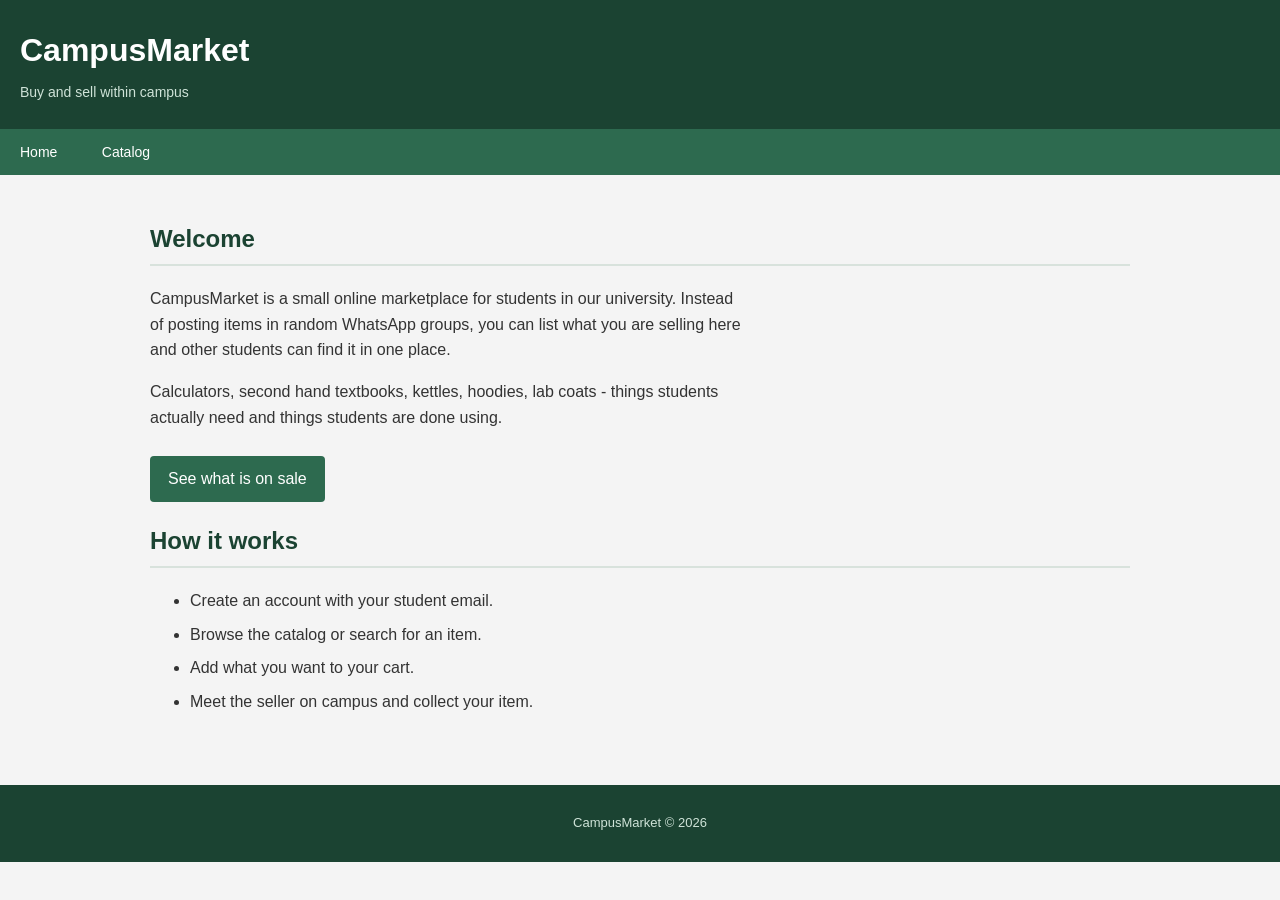
==== index.html @ 00513116 "Part 1: static catalog pages" ====
<!DOCTYPE html>
<html lang="en">
<head>
  <meta charset="UTF-8">
  <meta name="viewport" content="width=device-width, initial-scale=1.0">
  <title>CampusMarket - Home</title>
  <link rel="stylesheet" href="styles.css">
</head>
<body>

  <header>
    <h1>CampusMarket</h1>
    <p class="tagline">Buy and sell within campus</p>
  </header>

  <nav>
    <ul>
      <li><a href="index.html">Home</a></li>
      <li><a href="catalog.html">Catalog</a></li>
    </ul>
  </nav>

  <main>

    <section class="intro">
      <h2>Welcome</h2>
      <p>
        CampusMarket is a small online marketplace for students in our university.
        Instead of posting items in random WhatsApp groups, you can list what you
        are selling here and other students can find it in one place.
      </p>
      <p>
        Calculators, second hand textbooks, kettles, hoodies, lab coats - things
        students actually need and things students are done using.
      </p>
      <a class="button" href="catalog.html">See what is on sale</a>
    </section>

    <section class="how">
      <h2>How it works</h2>
      <ul class="steps">
        <li>Create an account with your student email.</li>
        <li>Browse the catalog or search for an item.</li>
        <li>Add what you want to your cart.</li>
        <li>Meet the seller on campus and collect your item.</li>
      </ul>
    </section>

    

  </main>

  <footer>
    <p>CampusMarket &copy; 2026 </p>
  </footer>

</body>
</html>
---- styles.css ----
/* CampusMarket - shared styles for index.html and catalog.html */

body {
  font-family: Verdana, Geneva, sans-serif;
  background-color: #f4f4f4;
  color: #333333;
  margin: 0;
  line-height: 1.6;
}

/* header */

header {
  background-color: #1b4332;
  color: #ffffff;
  padding: 25px 20px;
}

header h1 {
  margin: 0;
  font-size: 32px;
}

.tagline {
  margin: 5px 0 0 0;
  font-size: 14px;
  color: #cfe3d8;
}

/* navigation */

nav {
  background-color: #2d6a4f;
}

nav ul {
  list-style: none;
  margin: 0;
  padding: 0;
}

nav li {
  display: inline-block;
}

nav a {
  display: block;
  color: #ffffff;
  text-decoration: none;
  padding: 12px 20px;
  font-size: 14px;
}

nav a:hover {
  background-color: #40916c;
}

/* main content */

main {
  max-width: 980px;
  margin: 0 auto;
  padding: 25px 20px;
}

h2 {
  color: #1b4332;
  border-bottom: 2px solid #d8e2dc;
  padding-bottom: 6px;
}

.intro p,
.note p {
  max-width: 600px;
}

.button {
  display: inline-block;
  background-color: #2d6a4f;
  color: #ffffff;
  text-decoration: none;
  padding: 10px 18px;
  margin-top: 10px;
  border-radius: 4px;
}

.button:hover {
  background-color: #40916c;
}

.steps li {
  margin-bottom: 8px;
}

/* catalog */

.count {
  font-size: 13px;
  color: #777777;
  margin-top: 0;
}

.products {
  display: flex;
  flex-wrap: wrap;
  gap: 18px;
}

.product {
  background-color: #ffffff;
  border: 1px solid #dddddd;
  border-radius: 8px;
  padding: 12px;
  width: 215px;
  position: relative;
}

/* the discount badge sits on top of the picture */
.discount {
  position: absolute;
  top: 10px;
  left: 10px;
  background-color: #bc4b26;
  color: #ffffff;
  font-size: 12px;
  font-weight: bold;
  padding: 3px 8px;
  border-radius: 4px;
}

.product img {
  width: 100%;
  height: 170px;
  object-fit: contain;
  background-color: #f7f7f7;
  border-radius: 6px;
  display: block;
}

.product h3 {
  margin: 12px 0 2px 0;
  font-size: 15px;
  color: #1b4332;
}

.category {
  margin: 0;
  font-size: 12px;
  color: #888888;
}

.description {
  font-size: 13px;
  color: #555555;
  margin: 6px 0 12px 0;
}

/* price on the left, add button on the right */
.price-row {
  display: flex;
  align-items: center;
  justify-content: space-between;
}

.prices {
  margin: 0;
}

.old-price {
  display: block;
  font-size: 12px;
  color: #999999;
  text-decoration: line-through;
}

.price {
  font-size: 16px;
  font-weight: bold;
  color: #1b4332;
  border: 1px solid #1b4332;
  border-radius: 4px;
  padding: 2px 8px;
  display: inline-block;
}

.add {
  background-color: #ffffff;
  color: #2d6a4f;
  border: 1px solid #2d6a4f;
  border-radius: 50%;
  width: 32px;
  height: 32px;
  font-size: 18px;
  cursor: pointer;
}

.add:hover {
  background-color: #2d6a4f;
  color: #ffffff;
}

/* footer */

footer {
  background-color: #1b4332;
  color: #cfe3d8;
  text-align: center;
  padding: 15px;
  font-size: 13px;
  margin-top: 30px;
}

/* smaller screens */

@media (max-width: 600px) {
  .product {
    width: 100%;
  }
}
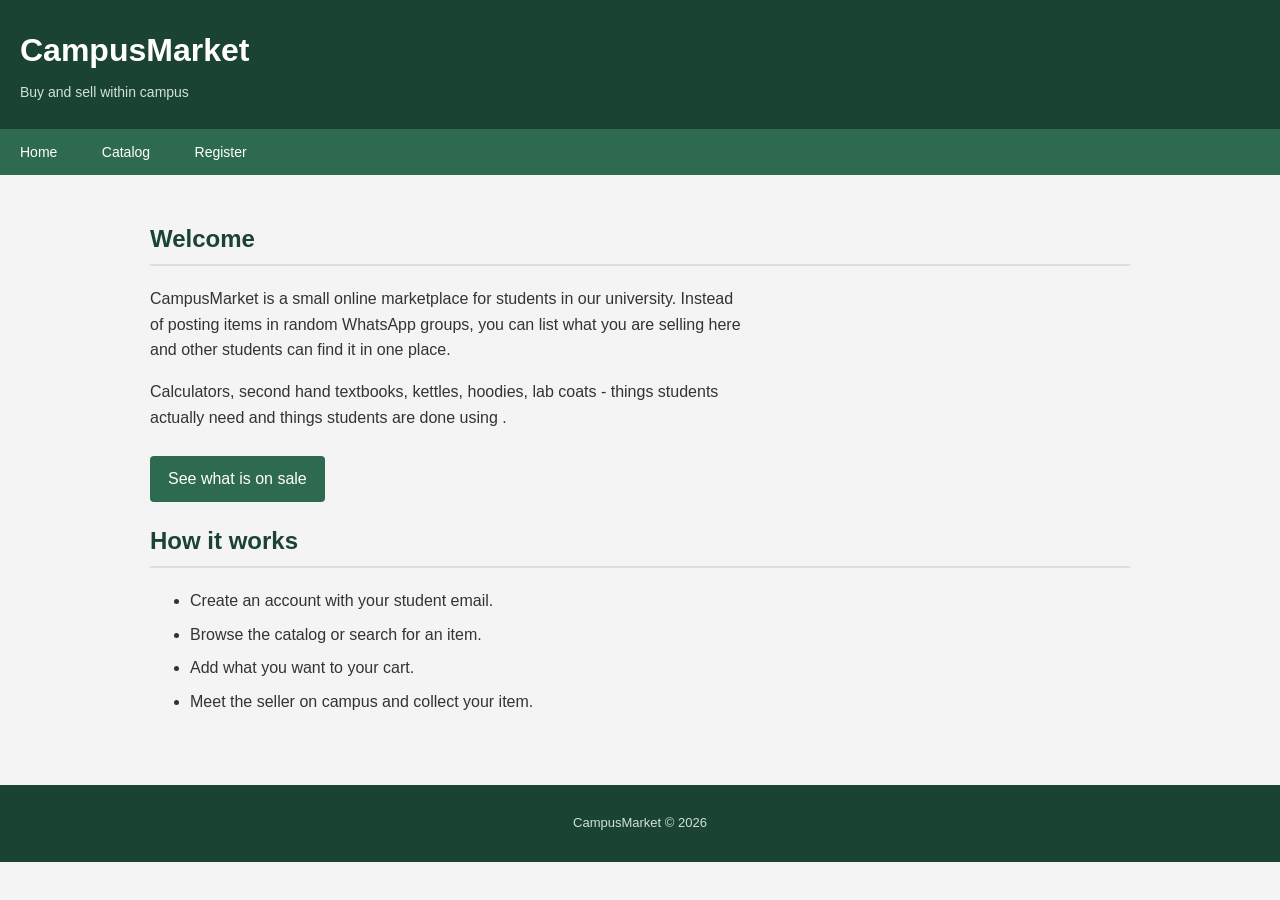
==== commit 5e339a40: "Part 2: JS filtering and calculations" ====
--- a/index.html
+++ b/index.html
@@ -17,6 +17,7 @@
     <ul>
       <li><a href="index.html">Home</a></li>
       <li><a href="catalog.html">Catalog</a></li>
+      <li><a href="register.html">Register</a></li>
     </ul>
   </nav>
 
@@ -31,7 +32,7 @@
       </p>
       <p>
         Calculators, second hand textbooks, kettles, hoodies, lab coats - things
-        students actually need and things students are done using.
+        students actually need and things students are done using .
       </p>
       <a class="button" href="catalog.html">See what is on sale</a>
     </section>
@@ -48,6 +49,10 @@
 
     
 
+
+
+    
+
   </main>
 
   <footer>
--- a/styles.css
+++ b/styles.css
@@ -98,6 +98,26 @@
   font-size: 13px;
   color: #777777;
   margin-top: 0;
+}
+
+/* week 2 - search box and category dropdown above the product grid */
+.filters {
+  display: flex;
+  gap: 10px;
+  margin-bottom: 18px;
+}
+
+.filters input,
+.filters select {
+  padding: 8px 10px;
+  border: 1px solid #cccccc;
+  border-radius: 4px;
+  font-family: inherit;
+  font-size: 14px;
+}
+
+.filters input {
+  flex: 1;
 }
 
 .products {
@@ -199,6 +219,125 @@
   color: #ffffff;
 }
 
+/* week 2 - quantity input and running subtotal on each card */
+.qty-row {
+  display: flex;
+  align-items: center;
+  gap: 8px;
+  margin-top: 10px;
+  border-top: 1px solid #eeeeee;
+  padding-top: 10px;
+}
+
+.qty-row label {
+  font-size: 13px;
+  color: #666666;
+}
+
+.qty {
+  width: 55px;
+  padding: 4px 6px;
+  border: 1px solid #cccccc;
+  border-radius: 4px;
+  font-family: inherit;
+}
+
+.subtotal {
+  margin: 0;
+  font-size: 13px;
+  font-weight: bold;
+  color: #1b4332;
+}
+
+.no-results {
+  display: none;
+  text-align: center;
+  color: #888888;
+  padding: 20px;
+}
+
+.cart-total {
+  text-align: right;
+  font-size: 18px;
+  font-weight: bold;
+  color: #1b4332;
+  border-top: 2px solid #d8e2dc;
+  margin-top: 20px;
+  padding-top: 12px;
+}
+
+/* week 3 - registration form */
+.register-form {
+  max-width: 380px;
+  background-color: #ffffff;
+  border: 1px solid #dddddd;
+  border-radius: 8px;
+  padding: 20px;
+}
+
+.field {
+  margin-bottom: 16px;
+}
+
+.field label {
+  display: block;
+  font-size: 13px;
+  color: #444444;
+  margin-bottom: 4px;
+}
+
+.field input {
+  width: 100%;
+  padding: 8px 10px;
+  border: 1px solid #cccccc;
+  border-radius: 4px;
+  font-family: inherit;
+  font-size: 14px;
+  box-sizing: border-box;
+}
+
+.password-wrap {
+  display: flex;
+  gap: 8px;
+}
+
+.password-wrap input {
+  flex: 1;
+}
+
+.toggle-btn {
+  background-color: #ffffff;
+  border: 1px solid #2d6a4f;
+  color: #2d6a4f;
+  border-radius: 4px;
+  padding: 0 12px;
+  font-size: 13px;
+  cursor: pointer;
+}
+
+.toggle-btn:hover {
+  background-color: #2d6a4f;
+  color: #ffffff;
+}
+
+.error-message {
+  display: none;
+  color: #bc4b26;
+  font-size: 12px;
+  margin: 5px 0 0 0;
+}
+
+.success-message {
+  display: none;
+  background-color: #e8f3ec;
+  color: #1b4332;
+  border: 1px solid #b7d9c4;
+  border-radius: 4px;
+  padding: 10px;
+  margin-top: 14px;
+  font-size: 14px;
+}
+
 /* footer */
 
 footer {
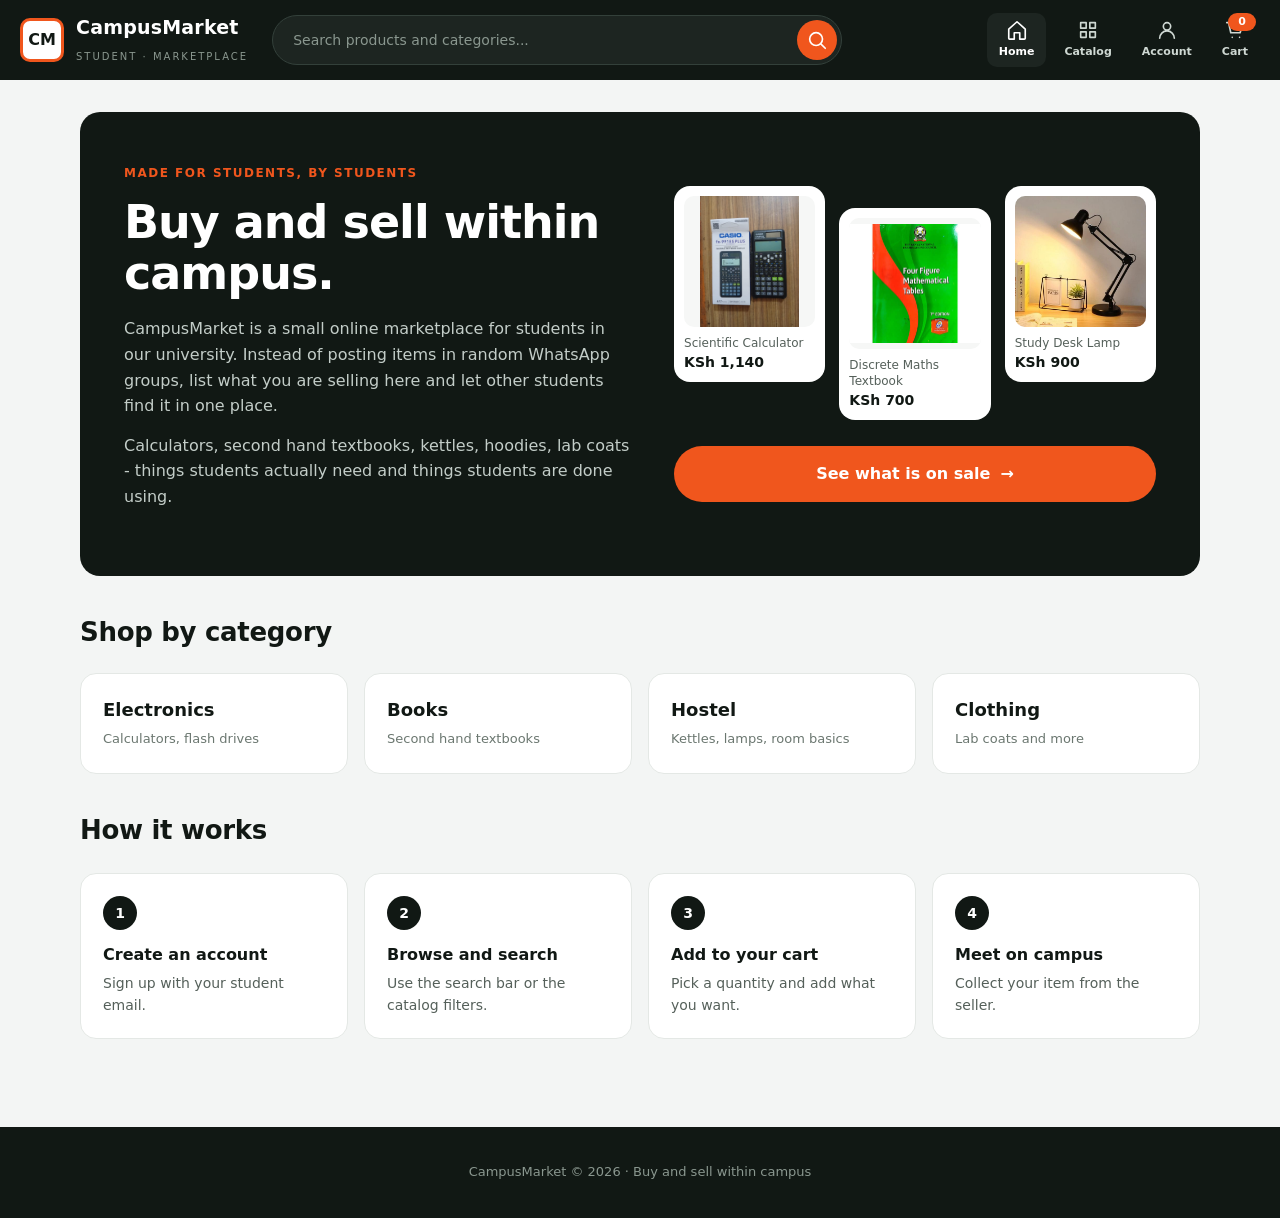
==== commit 16d0b59f: "Assignment 4: Weeks 1-4 integration" ====
--- a/index.html
+++ b/index.html
@@ -5,59 +5,74 @@
   <meta name="viewport" content="width=device-width, initial-scale=1.0">
   <title>CampusMarket - Home</title>
   <link rel="stylesheet" href="styles.css">
+  <link rel="stylesheet" href="features.css">
 </head>
 <body>
-
-  <header>
-    <h1>CampusMarket</h1>
-    <p class="tagline">Buy and sell within campus</p>
+  <header class="site-header">
+    <div class="header-inner">
+      <a href="index.html" class="brand"><span class="logo" aria-hidden="true">CM</span><span class="brand-text"><strong>CampusMarket</strong><small>STUDENT &middot; MARKETPLACE</small></span></a>
+      <form class="site-search" id="siteSearch" role="search">
+        <label class="sr-only" for="search">Search products, categories and brands</label>
+        <input type="search" id="search" placeholder="Search products and categories..." autocomplete="off">
+        <button type="submit" aria-label="Search"><svg viewBox="0 0 24 24" width="22" height="22" fill="none" stroke="currentColor" stroke-width="1.8" stroke-linecap="round" stroke-linejoin="round" aria-hidden="true"><path d="M11 4a7 7 0 1 0 0 14 7 7 0 0 0 0-14zM21 21l-4.3-4.3"/></svg></button>
+      </form>
+      <nav class="header-actions" aria-label="Main">
+        <a href="index.html" class="hdr-link" aria-current="page"><svg viewBox="0 0 24 24" width="22" height="22" fill="none" stroke="currentColor" stroke-width="1.8" stroke-linecap="round" stroke-linejoin="round" aria-hidden="true"><path d="M3 11l9-8 9 8v10a1 1 0 0 1-1 1h-5v-7H9v7H4a1 1 0 0 1-1-1z"/></svg><span>Home</span></a>
+        <a href="catalog.html" class="hdr-link"><svg viewBox="0 0 24 24" width="22" height="22" fill="none" stroke="currentColor" stroke-width="1.8" stroke-linecap="round" stroke-linejoin="round" aria-hidden="true"><path d="M4 4h6v6H4zM14 4h6v6h-6zM4 14h6v6H4zM14 14h6v6h-6z"/></svg><span>Catalog</span></a>
+        <a href="register.html" class="hdr-link"><svg viewBox="0 0 24 24" width="22" height="22" fill="none" stroke="currentColor" stroke-width="1.8" stroke-linecap="round" stroke-linejoin="round" aria-hidden="true"><path d="M12 12a4 4 0 1 0 0-8 4 4 0 0 0 0 8zM4 21a8 8 0 0 1 16 0"/></svg><span>Account</span></a>
+        <a href="cart.html" class="hdr-link"><svg viewBox="0 0 24 24" width="22" height="22" fill="none" stroke="currentColor" stroke-width="1.8" stroke-linecap="round" stroke-linejoin="round" aria-hidden="true"><path d="M3 4h2l2.4 11h10.2L20 7H6M9 20h.01M17 20h.01"/></svg><span>Cart</span><b id="cartCount" class="badge">0</b></a>
+      </nav>
+    </div>
   </header>
-
-  <nav>
-    <ul>
-      <li><a href="index.html">Home</a></li>
-      <li><a href="catalog.html">Catalog</a></li>
-      <li><a href="register.html">Register</a></li>
-    </ul>
-  </nav>
-
   <main>
-
-    <section class="intro">
-      <h2>Welcome</h2>
-      <p>
-        CampusMarket is a small online marketplace for students in our university.
-        Instead of posting items in random WhatsApp groups, you can list what you
-        are selling here and other students can find it in one place.
-      </p>
-      <p>
-        Calculators, second hand textbooks, kettles, hoodies, lab coats - things
-        students actually need and things students are done using .
-      </p>
-      <a class="button" href="catalog.html">See what is on sale</a>
+    <section class="hero" aria-labelledby="heroTitle">
+      <div class="hero-text">
+        <p class="eyebrow">Made for students, by students</p>
+        <h1 id="heroTitle">Buy and sell within campus.</h1>
+        <p>CampusMarket is a small online marketplace for students in our university. Instead of posting items in random WhatsApp groups, list what you are selling here and let other students find it in one place.</p>
+        <p>Calculators, second hand textbooks, kettles, hoodies, lab coats - things students actually need and things students are done using.</p>
+      </div>
+      <div class="hero-shots">
+        <div class="shots">
+          <figure>
+            <img src="images/calculator.jpeg" alt="Black Casio fx-991 scientific calculator with its slide-on cover">
+            <figcaption>Scientific Calculator<strong>KSh 1,140</strong></figcaption>
+          </figure>
+          <figure>
+            <img src="images/textbook.jpg" alt="Discrete Mathematics textbook by Rosen, 7th edition, lying flat">
+            <figcaption>Discrete Maths Textbook<strong>KSh 700</strong></figcaption>
+          </figure>
+          <figure>
+            <img src="images/lamp.jpg" alt="Small LED study desk lamp with a bendable neck">
+            <figcaption>Study Desk Lamp<strong>KSh 900</strong></figcaption>
+          </figure>
+        </div>
+        <a class="hero-cta" href="catalog.html">See what is on sale <span aria-hidden="true">&rarr;</span></a>
+      </div>
     </section>
-
-    <section class="how">
+    <section class="categories" aria-labelledby="catTitle">
+      <h2 id="catTitle">Shop by category</h2>
+      <div class="cat-grid">
+        <a href="catalog.html?cat=Electronics"><strong>Electronics</strong><span>Calculators, flash drives</span></a>
+        <a href="catalog.html?cat=Books"><strong>Books</strong><span>Second hand textbooks</span></a>
+        <a href="catalog.html?cat=Hostel"><strong>Hostel</strong><span>Kettles, lamps, room basics</span></a>
+        <a href="catalog.html?cat=Clothing"><strong>Clothing</strong><span>Lab coats and more</span></a>
+      </div>
+    </section>
+    <section class="how" id="how">
       <h2>How it works</h2>
-      <ul class="steps">
-        <li>Create an account with your student email.</li>
-        <li>Browse the catalog or search for an item.</li>
-        <li>Add what you want to your cart.</li>
-        <li>Meet the seller on campus and collect your item.</li>
-      </ul>
+      <ol class="steps">
+        <li><strong>Create an account</strong>Sign up with your student email.</li>
+        <li><strong>Browse and search</strong>Use the search bar or the catalog filters.</li>
+        <li><strong>Add to your cart</strong>Pick a quantity and add what you want.</li>
+        <li><strong>Meet on campus</strong>Collect your item from the seller.</li>
+      </ol>
     </section>
-
-    
-
-
-
-    
-
   </main>
-
-  <footer>
-    <p>CampusMarket &copy; 2026 </p>
+  <footer class="site-footer">
+    <p>CampusMarket &copy; 2026 &middot; Buy and sell within campus</p>
   </footer>
-
+  <script src="products.js"></script>
+  <script src="shared.js"></script>
 </body>
 </html>
--- a/features.css
+++ b/features.css
@@ -0,0 +1,160 @@
+/* features.css - loaded AFTER styles.css on every page. Premium layer: dark header,
+   clean white cards, one orange accent. No gradients. */
+
+:root { --ink: #111814; --green: #1b4332; --green2: #2d6a4f; --accent: #f0561d; --line: #e4e8e5; --bg: #f3f5f4; }
+[hidden] { display: none !important; }
+body { font-family: "Segoe UI", system-ui, -apple-system, Roboto, Arial, sans-serif; background: var(--bg); color: #1d2421; }
+img { max-width: 100%; }
+.sr-only { position: absolute; left: -9999px; }
+:focus-visible { outline: 3px solid var(--accent); outline-offset: 2px; }
+main { max-width: 1120px; padding: 32px 20px; }
+h2 { border: 0; font-size: 26px; letter-spacing: -.3px; color: var(--ink); margin: 0 0 6px; }
+
+/* header */
+.site-header { position: sticky; top: 0; z-index: 20; background: var(--ink); padding: 0; }
+.header-inner { max-width: 1240px; margin: 0 auto; padding: 12px 20px; display: flex; align-items: center; gap: 24px; flex-wrap: wrap; }
+.brand { display: flex; align-items: center; gap: 12px; color: #fff; text-decoration: none; }
+.logo { width: 44px; height: 44px; border-radius: 10px; background: #fff; color: var(--ink); font-weight: 800; display: grid; place-items: center; border: 3px solid var(--accent); box-sizing: border-box; }
+.brand-text strong { display: block; font-size: 19px; letter-spacing: .2px; }
+.brand-text small { font-size: 10px; letter-spacing: 2px; color: #8a978f; }
+.site-search { flex: 1; min-width: 240px; max-width: 560px; display: flex; background: #1d2521; border: 1px solid #33403a; border-radius: 40px; padding: 4px; transition: border-color .2s; }
+.site-search:focus-within { border-color: var(--accent); }
+.site-search input { flex: 1; min-width: 0; background: transparent; border: 0; color: #fff; padding: 8px 16px; font: inherit; font-size: 14px; outline: none; }
+.site-search input::placeholder { color: #8a978f; }
+.site-search button { width: 40px; height: 40px; border: 0; border-radius: 50%; background: var(--accent); color: #fff; cursor: pointer; display: grid; place-items: center; transition: transform .2s; }
+.site-search button:hover { transform: scale(1.08); }
+.header-actions { display: flex; gap: 6px; margin-left: auto; background: none; }
+.header-actions .hdr-link { position: relative; display: flex; flex-direction: column; align-items: center; gap: 2px; padding: 6px 12px; border-radius: 10px; color: #cfd8d3; text-decoration: none; font-size: 11px; font-weight: 600; transition: background .2s, color .2s; }
+.header-actions .hdr-link:hover, .header-actions .hdr-link[aria-current="page"] { background: #1d2521; color: #fff; }
+.badge { position: absolute; top: 0; right: 4px; min-width: 18px; padding: 0 5px; border-radius: 10px; background: var(--accent); color: #fff; font-size: 11px; line-height: 18px; text-align: center; }
+
+/* home */
+.hero { background: var(--ink); color: #fff; border-radius: 20px; padding: 56px 44px; margin-bottom: 36px; }
+.hero h1 { font-size: 46px; line-height: 1.1; letter-spacing: -1px; margin: 6px 0 18px; max-width: 560px; }
+.hero p { max-width: 560px; color: #c3cdc8; }
+.eyebrow { color: var(--accent) !important; font-weight: 700; letter-spacing: 1.5px; text-transform: uppercase; font-size: 12px; }
+.button { background: var(--accent); border-radius: 30px; padding: 12px 26px; font-weight: 700; transition: transform .2s, background .2s; }
+.button:hover { background: #d94812; transform: translateY(-2px); }
+.steps { list-style: none; counter-reset: s; display: grid; grid-template-columns: repeat(auto-fit, minmax(200px, 1fr)); gap: 16px; padding: 0; margin-top: 16px; }
+.steps li { counter-increment: s; background: #fff; border: 1px solid var(--line); border-radius: 16px; padding: 22px; margin: 0; color: #55605a; font-size: 14px; }
+.steps li::before { content: counter(s); display: grid; place-items: center; width: 34px; height: 34px; border-radius: 50%; background: var(--ink); color: #fff; font-weight: 700; margin-bottom: 12px; }
+.steps strong { display: block; color: var(--ink); font-size: 16px; margin-bottom: 4px; }
+
+/* filter row + gallery */
+.filters { display: flex; align-items: center; gap: 12px; flex-wrap: wrap; margin: 14px 0 20px; }
+.filters label { font-weight: 600; font-size: 14px; }
+.filters select { padding: 10px 14px; border: 1px solid var(--line); border-radius: 30px; background: #fff; font: inherit; font-size: 14px; }
+.filters .count { margin: 0 0 0 auto; color: #6b7770; }
+.gallery { background: #fff; border: 1px solid var(--line); border-radius: 18px; padding: 14px; margin-bottom: 26px; max-width: 420px; }
+.gallery figure { margin: 0; text-align: center; }
+.gallery img { width: 100%; aspect-ratio: 4 / 3; object-fit: contain; background: #f6f7f6; border-radius: 12px; }
+.gallery img.swap { animation: fadeIn .4s ease; }
+.gallery figcaption { font-size: 14px; font-weight: 600; margin-top: 8px; }
+.gallery-controls { display: flex; justify-content: space-between; align-items: center; margin-top: 10px; font-size: 13px; color: #6b7770; }
+.gallery-controls button { width: 38px; height: 38px; border-radius: 50%; border: 1px solid var(--line); background: #fff; cursor: pointer; font-size: 16px; transition: background .2s, color .2s; }
+.gallery-controls button:hover:not(:disabled) { background: var(--ink); color: #fff; }
+.gallery-controls button:disabled { opacity: .4; cursor: default; }
+
+/* product cards */
+.products { display: grid; grid-template-columns: repeat(auto-fill, minmax(230px, 1fr)); gap: 20px; }
+.product { width: auto; background: #fff; border: 1px solid var(--line); border-radius: 18px; padding: 14px; transition: transform .25s, box-shadow .25s; }
+.product:hover { transform: translateY(-4px); box-shadow: 0 10px 24px rgba(17,24,20,.1); }
+.product.gone { display: none; }
+.discount { background: var(--accent); border-radius: 8px; top: 14px; left: 14px; }
+.product img { height: 190px; background: #f6f7f6; border-radius: 12px; }
+.product h3 { font-size: 15px; color: var(--ink); margin: 14px 0 4px; }
+.category { display: inline-block; background: #eef2ef; color: #55605a; border-radius: 20px; padding: 1px 10px; font-size: 11px; }
+.prices { display: flex; align-items: baseline; gap: 8px; margin: 8px 0 0; }
+.old-price { display: inline; }
+.price { border: 0; padding: 0; font-size: 19px; color: var(--ink); }
+.stock { font-size: 12px; color: #6b7770; margin: 2px 0 0; }
+.qty-row { display: flex; align-items: center; gap: 8px; border-top: 1px solid var(--line); margin-top: 12px; padding-top: 12px; }
+.qty { width: 62px; padding: 7px 8px; border: 1px solid var(--line); border-radius: 8px; font: inherit; }
+.subtotal { margin: 0 0 0 auto; font-size: 13px; color: var(--green); }
+.add-btn { width: 100%; margin-top: 12px; background: var(--ink); color: #fff; border: 0; border-radius: 30px; padding: 11px; font: inherit; font-weight: 600; cursor: pointer; transition: background .25s, transform .15s; }
+.add-btn:hover { background: var(--green); }
+.add-btn:active { transform: scale(.97); }
+.add-btn.done { background: var(--green2); animation: btnPop .45s ease; }
+
+/* errors fade and slide instead of snapping */
+.error-message { display: block; max-height: 0; opacity: 0; overflow: hidden; margin: 0; color: #c2410c; font-size: 12px; transition: max-height .3s ease, opacity .3s ease; }
+.error-message.show { max-height: 60px; opacity: 1; margin-top: 6px; }
+.field input.invalid { border-color: #c2410c; }
+.no-results { display: block; max-height: 0; opacity: 0; overflow: hidden; padding: 0; text-align: center; color: #6b7770; transition: opacity .3s, max-height .3s; }
+.no-results.show { max-height: 90px; opacity: 1; padding: 24px; }
+.cart-total { font-size: 20px; text-align: right; color: var(--ink); border-top: 1px solid var(--line); }
+.cart-link { text-align: right; }
+
+/* register */
+.register-form { background: #fff; border: 1px solid var(--line); border-radius: 18px; padding: 28px; max-width: 420px; }
+.field input { border-radius: 10px; padding: 11px 12px; border: 1px solid var(--line); }
+.toggle-btn { border-radius: 10px; }
+.register-form .button { border: 0; cursor: pointer; font: inherit; font-weight: 700; color: #fff; }
+.success-message { display: block; opacity: 0; max-height: 0; overflow: hidden; padding: 0 12px; margin: 0; border-width: 0; border-radius: 10px; transition: max-height .4s, opacity .4s; }
+.success-message.celebrate { opacity: 1; max-height: 80px; padding: 12px; margin-top: 16px; border-width: 1px; animation: pop .5s ease; }
+
+/* cart */
+.cart-row { display: flex; flex-wrap: wrap; align-items: center; gap: 16px; background: #fff; border: 1px solid var(--line); border-radius: 16px; padding: 14px; margin-bottom: 12px; transition: opacity .3s; }
+.cart-row img { width: 84px; height: 84px; object-fit: contain; background: #f6f7f6; border-radius: 10px; }
+.cart-info { flex: 1; min-width: 170px; }
+.cart-info h3 { margin: 0 0 4px; font-size: 16px; color: var(--ink); }
+.cart-row.excluded { opacity: .55; }
+.cart-row .subtotal { margin: 0; min-width: 90px; text-align: right; font-size: 16px; font-weight: 700; color: var(--ink); }
+.stepper { display: flex; align-items: center; border: 1px solid var(--line); border-radius: 30px; overflow: hidden; }
+.stepper button { width: 38px; height: 38px; border: 0; background: #fff; font-size: 20px; cursor: pointer; transition: background .2s, color .2s; }
+.stepper button:hover { background: var(--ink); color: #fff; }
+.stepper .qty { width: 52px; border: 0; border-radius: 0; text-align: center; -moz-appearance: textfield; }
+.stepper .qty::-webkit-outer-spin-button, .stepper .qty::-webkit-inner-spin-button { -webkit-appearance: none; margin: 0; }
+.clear-btn { background: #fff; color: #b42318; border: 1px solid #f0c9c4; border-radius: 30px; padding: 8px 16px; cursor: pointer; font: inherit; font-size: 13px; transition: background .2s, color .2s; }
+.clear-btn:hover { background: #b42318; color: #fff; }
+.summary { background: #fff; border: 1px solid var(--line); border-radius: 16px; padding: 18px 22px; margin-top: 20px; text-align: right; }
+.summary .cart-total { border: 0; margin: 0 0 12px; }
+
+.site-footer { background: var(--ink); color: #8a978f; text-align: center; padding: 22px; font-size: 13px; margin-top: 40px; }
+
+@keyframes btnPop { 0% { transform: scale(.94); } 55% { transform: scale(1.04); } 100% { transform: scale(1); } }
+@keyframes pop { 0% { transform: scale(.8); } 60% { transform: scale(1.05); } 100% { transform: scale(1); } }
+@keyframes fadeIn { from { opacity: 0; } to { opacity: 1; } }
+
+@media (max-width: 720px) {
+  .header-inner { gap: 12px; }
+  .site-search { order: 3; flex-basis: 100%; max-width: none; }
+  .header-actions { gap: 0; }
+  .header-actions .hdr-link { padding: 6px 8px; }
+  .hero { padding: 36px 22px; }
+  .hero h1 { font-size: 34px; }
+  .gallery { max-width: 100%; }
+  .filters .count { margin-left: 0; }
+}
+
+/* home hero: text on the left, a few products on the right, button underneath */
+.hero { display: grid; grid-template-columns: 1.05fr 1fr; gap: 44px; align-items: center; padding: 52px 44px; }
+.hero-text p { margin: 0 0 14px; }
+.shots { display: grid; grid-template-columns: repeat(3, 1fr); gap: 14px; align-items: start; }
+.shots figure { margin: 0; background: #fff; color: var(--ink); border-radius: 16px; padding: 10px; transition: transform .25s; }
+.shots figure:nth-child(2) { margin-top: 22px; }
+.shots figure:hover { transform: translateY(-5px); }
+.shots img { display: block; width: 100%; aspect-ratio: 1 / 1; object-fit: contain; background: #f6f7f6; border-radius: 10px; }
+.shots figcaption { font-size: 12px; line-height: 1.35; margin-top: 8px; color: #55605a; }
+.shots figcaption strong { display: block; font-size: 14px; color: var(--ink); margin-top: 2px; }
+.hero-cta { display: flex; justify-content: center; align-items: center; gap: 10px; margin-top: 26px; background: var(--accent); color: #fff; text-decoration: none; font-weight: 700; font-size: 16px; padding: 15px; border-radius: 40px; transition: background .2s, transform .2s; }
+.hero-cta span { transition: transform .2s; }
+.hero-cta:hover { background: #d94812; transform: translateY(-2px); }
+.hero-cta:hover span { transform: translateX(5px); }
+
+/* shop by category */
+.categories { margin-bottom: 36px; }
+.cat-grid { display: grid; grid-template-columns: repeat(auto-fit, minmax(210px, 1fr)); gap: 16px; margin-top: 14px; }
+.cat-grid a { display: block; background: #fff; border: 1px solid var(--line); border-radius: 16px; padding: 22px; text-decoration: none; color: var(--ink); transition: transform .25s, border-color .25s, box-shadow .25s; }
+.cat-grid a:hover { transform: translateY(-4px); border-color: var(--accent); box-shadow: 0 10px 24px rgba(17,24,20,.08); }
+.cat-grid strong { display: block; font-size: 18px; }
+.cat-grid span { font-size: 13px; color: #6b7770; }
+
+@media (max-width: 860px) {
+  .hero { grid-template-columns: 1fr; gap: 30px; padding: 36px 22px; }
+}
+@media (max-width: 480px) {
+  .shots { gap: 8px; }
+  .shots figure { padding: 6px; }
+  .shots figcaption { font-size: 11px; }
+}
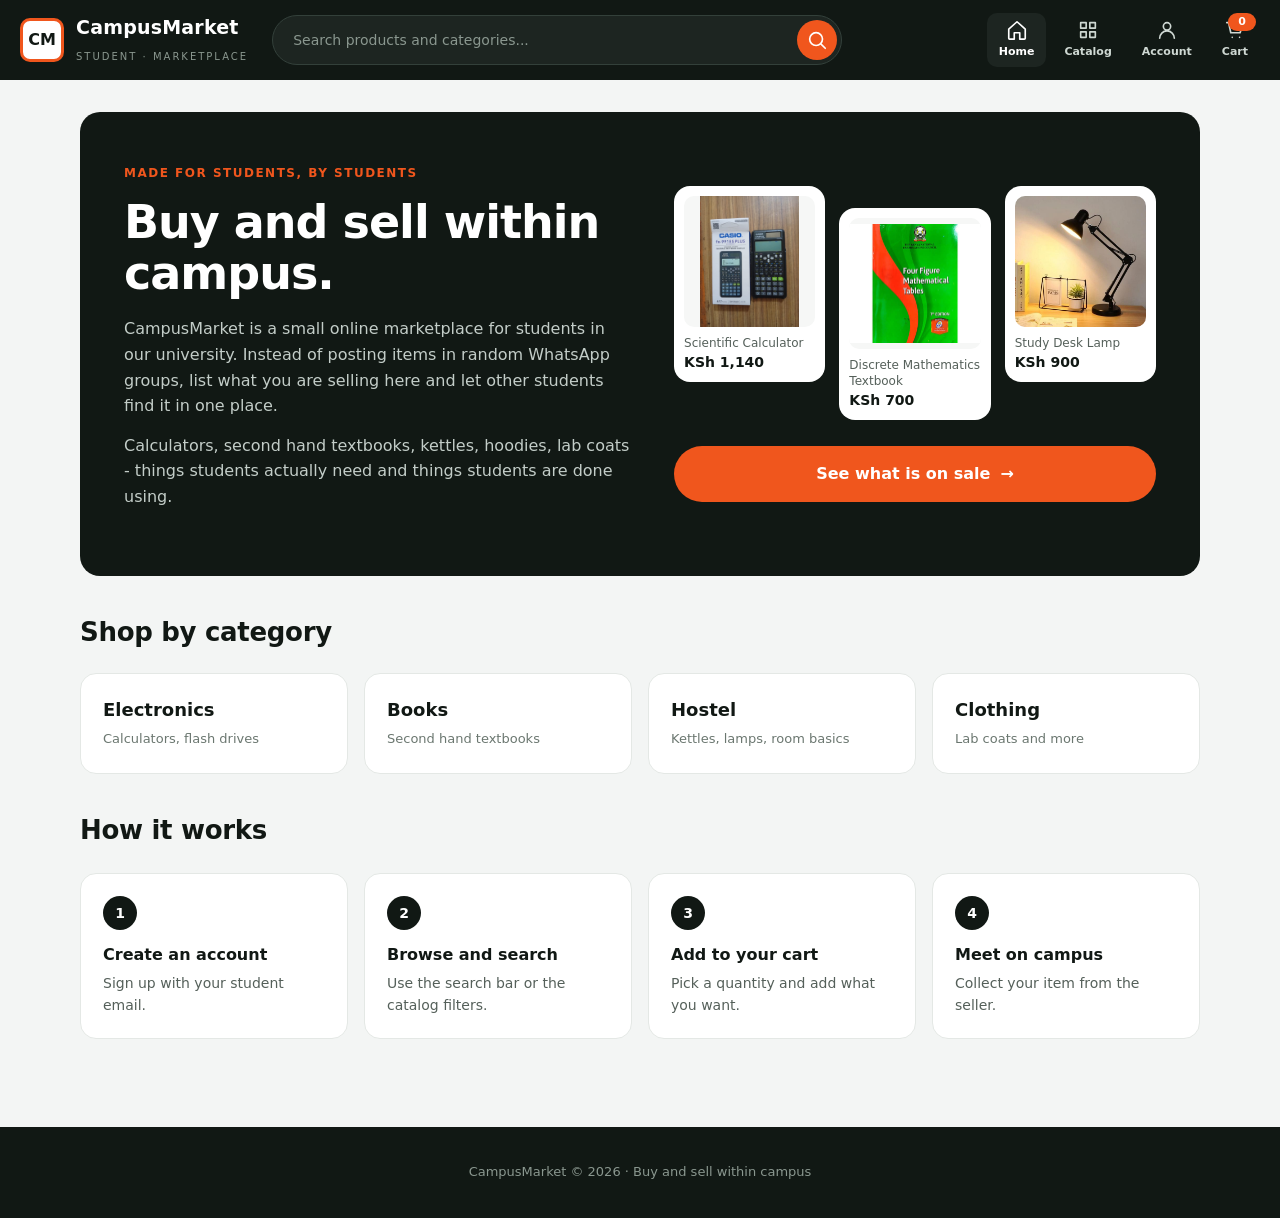
==== commit 3b54c470: "Remove static hero shots and update scripts" ====
--- a/index.html
+++ b/index.html
@@ -33,20 +33,7 @@
         <p>Calculators, second hand textbooks, kettles, hoodies, lab coats - things students actually need and things students are done using.</p>
       </div>
       <div class="hero-shots">
-        <div class="shots">
-          <figure>
-            <img src="images/calculator.jpeg" alt="Black Casio fx-991 scientific calculator with its slide-on cover">
-            <figcaption>Scientific Calculator<strong>KSh 1,140</strong></figcaption>
-          </figure>
-          <figure>
-            <img src="images/textbook.jpg" alt="Discrete Mathematics textbook by Rosen, 7th edition, lying flat">
-            <figcaption>Discrete Maths Textbook<strong>KSh 700</strong></figcaption>
-          </figure>
-          <figure>
-            <img src="images/lamp.jpg" alt="Small LED study desk lamp with a bendable neck">
-            <figcaption>Study Desk Lamp<strong>KSh 900</strong></figcaption>
-          </figure>
-        </div>
+        <div class="shots" id="heroShots" aria-live="polite"><p class="shots-note">Loading featured items...</p></div>
         <a class="hero-cta" href="catalog.html">See what is on sale <span aria-hidden="true">&rarr;</span></a>
       </div>
     </section>
@@ -72,7 +59,8 @@
   <footer class="site-footer">
     <p>CampusMarket &copy; 2026 &middot; Buy and sell within campus</p>
   </footer>
-  <script src="products.js"></script>
+  <script src="data.js"></script>
   <script src="shared.js"></script>
+  <script src="home.js"></script>
 </body>
-</html>+</html>
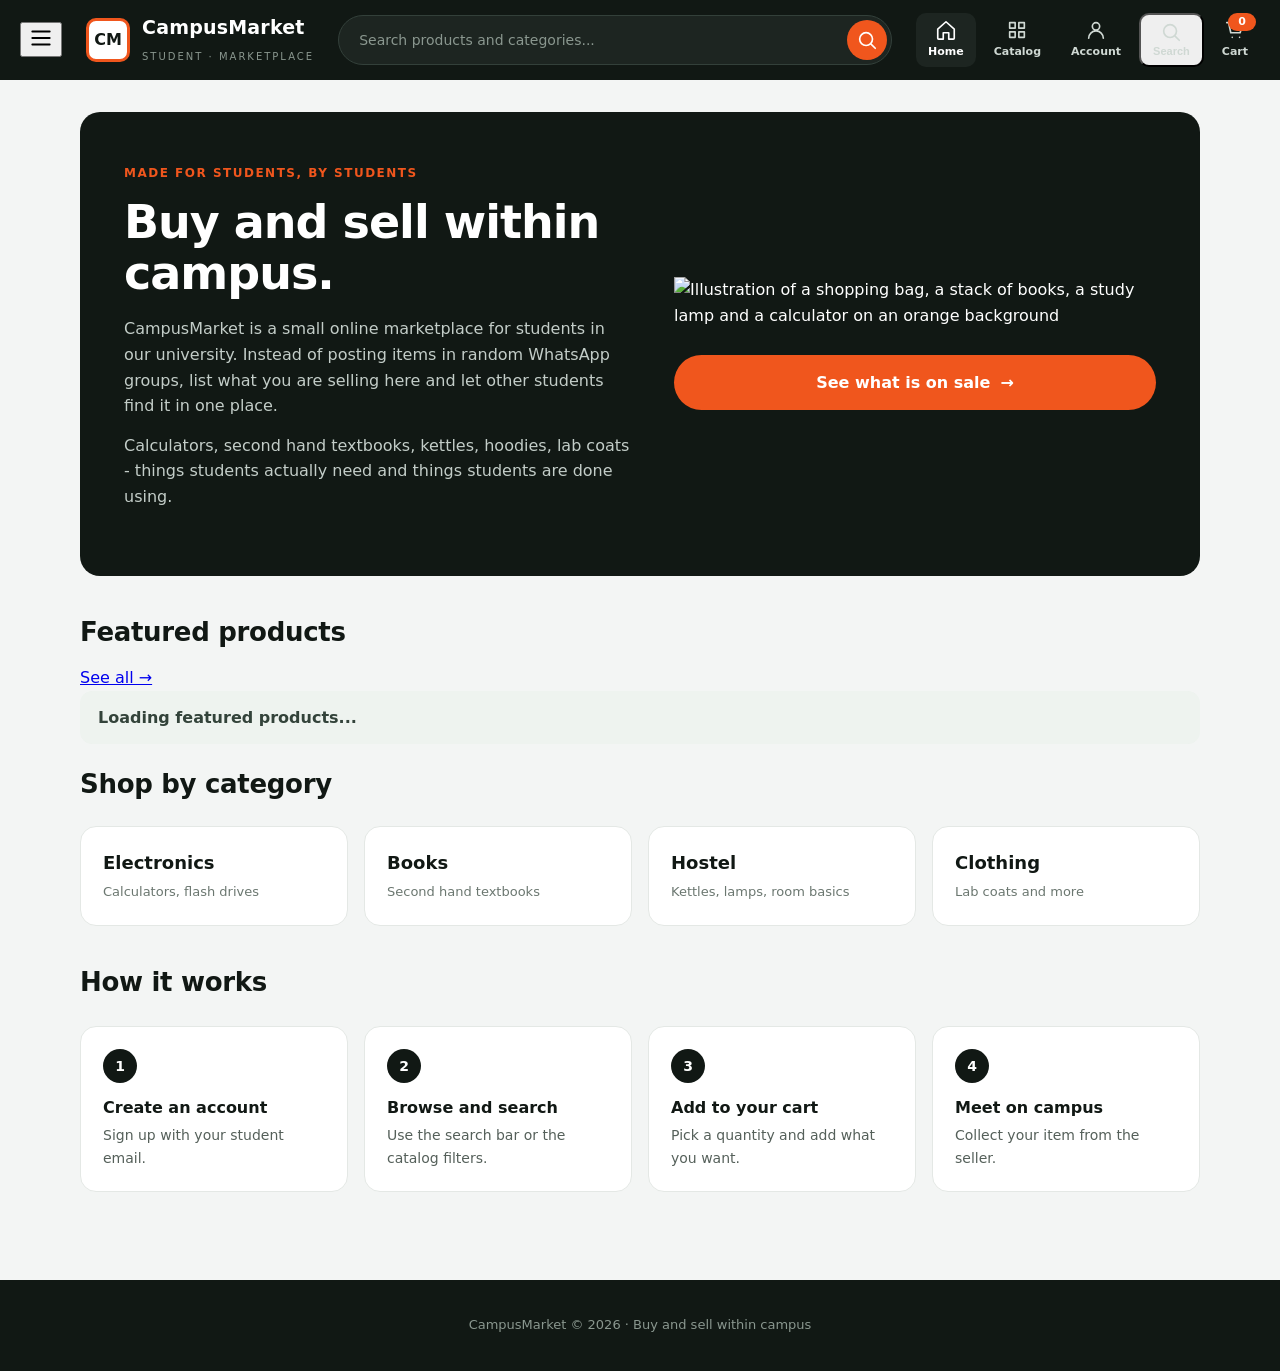
==== commit 672bf287: "Enhance index.html with mobile menu and featured section Added mobile menu and featured products sec" ====
--- a/index.html
+++ b/index.html
@@ -10,6 +10,7 @@
 <body>
   <header class="site-header">
     <div class="header-inner">
+      <button type="button" class="menu-btn" id="menuBtn" aria-label="Open menu" aria-expanded="false" aria-controls="mobileMenu"><svg viewBox="0 0 24 24" width="26" height="26" fill="none" stroke="currentColor" stroke-width="1.8" stroke-linecap="round" stroke-linejoin="round" aria-hidden="true"><path d="M4 6h16M4 12h16M4 18h16"/></svg></button>
       <a href="index.html" class="brand"><span class="logo" aria-hidden="true">CM</span><span class="brand-text"><strong>CampusMarket</strong><small>STUDENT &middot; MARKETPLACE</small></span></a>
       <form class="site-search" id="siteSearch" role="search">
         <label class="sr-only" for="search">Search products, categories and brands</label>
@@ -17,12 +18,23 @@
         <button type="submit" aria-label="Search"><svg viewBox="0 0 24 24" width="22" height="22" fill="none" stroke="currentColor" stroke-width="1.8" stroke-linecap="round" stroke-linejoin="round" aria-hidden="true"><path d="M11 4a7 7 0 1 0 0 14 7 7 0 0 0 0-14zM21 21l-4.3-4.3"/></svg></button>
       </form>
       <nav class="header-actions" aria-label="Main">
-        <a href="index.html" class="hdr-link" aria-current="page"><svg viewBox="0 0 24 24" width="22" height="22" fill="none" stroke="currentColor" stroke-width="1.8" stroke-linecap="round" stroke-linejoin="round" aria-hidden="true"><path d="M3 11l9-8 9 8v10a1 1 0 0 1-1 1h-5v-7H9v7H4a1 1 0 0 1-1-1z"/></svg><span>Home</span></a>
-        <a href="catalog.html" class="hdr-link"><svg viewBox="0 0 24 24" width="22" height="22" fill="none" stroke="currentColor" stroke-width="1.8" stroke-linecap="round" stroke-linejoin="round" aria-hidden="true"><path d="M4 4h6v6H4zM14 4h6v6h-6zM4 14h6v6H4zM14 14h6v6h-6z"/></svg><span>Catalog</span></a>
+        <a href="index.html" class="hdr-link hide-mobile" aria-current="page"><svg viewBox="0 0 24 24" width="22" height="22" fill="none" stroke="currentColor" stroke-width="1.8" stroke-linecap="round" stroke-linejoin="round" aria-hidden="true"><path d="M3 11l9-8 9 8v10a1 1 0 0 1-1 1h-5v-7H9v7H4a1 1 0 0 1-1-1z"/></svg><span>Home</span></a>
+        <a href="catalog.html" class="hdr-link hide-mobile"><svg viewBox="0 0 24 24" width="22" height="22" fill="none" stroke="currentColor" stroke-width="1.8" stroke-linecap="round" stroke-linejoin="round" aria-hidden="true"><path d="M4 4h6v6H4zM14 4h6v6h-6zM4 14h6v6H4zM14 14h6v6h-6z"/></svg><span>Catalog</span></a>
         <a href="register.html" class="hdr-link"><svg viewBox="0 0 24 24" width="22" height="22" fill="none" stroke="currentColor" stroke-width="1.8" stroke-linecap="round" stroke-linejoin="round" aria-hidden="true"><path d="M12 12a4 4 0 1 0 0-8 4 4 0 0 0 0 8zM4 21a8 8 0 0 1 16 0"/></svg><span>Account</span></a>
+        <button type="button" class="hdr-link search-toggle" id="searchToggle" aria-label="Show search" aria-expanded="false"><svg viewBox="0 0 24 24" width="22" height="22" fill="none" stroke="currentColor" stroke-width="1.8" stroke-linecap="round" stroke-linejoin="round" aria-hidden="true"><path d="M11 4a7 7 0 1 0 0 14 7 7 0 0 0 0-14zM21 21l-4.3-4.3"/></svg><span>Search</span></button>
         <a href="cart.html" class="hdr-link"><svg viewBox="0 0 24 24" width="22" height="22" fill="none" stroke="currentColor" stroke-width="1.8" stroke-linecap="round" stroke-linejoin="round" aria-hidden="true"><path d="M3 4h2l2.4 11h10.2L20 7H6M9 20h.01M17 20h.01"/></svg><span>Cart</span><b id="cartCount" class="badge">0</b></a>
       </nav>
     </div>
+    <nav class="mobile-menu" id="mobileMenu" aria-label="Menu" hidden>
+      <a href="index.html">Home</a>
+      <a href="catalog.html">All products</a>
+      <a href="catalog.html?cat=Electronics">Electronics</a>
+      <a href="catalog.html?cat=Books">Books</a>
+      <a href="catalog.html?cat=Hostel">Hostel</a>
+      <a href="catalog.html?cat=Clothing">Clothing</a>
+      <a href="register.html">Account</a>
+      <a href="cart.html">Cart</a>
+    </nav>
   </header>
   <main>
     <section class="hero" aria-labelledby="heroTitle">
@@ -33,9 +45,17 @@
         <p>Calculators, second hand textbooks, kettles, hoodies, lab coats - things students actually need and things students are done using.</p>
       </div>
       <div class="hero-shots">
-        <div class="shots" id="heroShots" aria-live="polite"><p class="shots-note">Loading featured items...</p></div>
+        <img class="hero-img" src="images/hero.svg" alt="Illustration of a shopping bag, a stack of books, a study lamp and a calculator on an orange background" width="640" height="480">
         <a class="hero-cta" href="catalog.html">See what is on sale <span aria-hidden="true">&rarr;</span></a>
       </div>
+    </section>
+    <section class="featured" aria-labelledby="featTitle">
+      <div class="section-head">
+        <h2 id="featTitle">Featured products</h2>
+        <a href="catalog.html">See all &rarr;</a>
+      </div>
+      <p id="homeStatus" class="status" role="status" aria-live="polite">Loading featured products...</p>
+      <div class="products" id="featuredGrid" aria-busy="true"></div>
     </section>
     <section class="categories" aria-labelledby="catTitle">
       <h2 id="catTitle">Shop by category</h2>
--- a/features.css
+++ b/features.css
@@ -157,4 +157,10 @@
   .shots { gap: 8px; }
   .shots figure { padding: 6px; }
   .shots figcaption { font-size: 11px; }
-}+}
+
+/* Assignment 5: loading / failed-fetch messages */
+.status { padding: 14px 18px; margin: 0 0 20px; border-radius: 12px; background: #eef3ef; color: #33433a; font-weight: 600; }
+.status.error { background: #fdecec; color: #9b1c1c; border: 1px solid #f3c2c2; }
+.retry-btn { margin-left: 12px; padding: 6px 14px; border-radius: 999px; border: 1px solid currentColor; background: #fff; color: inherit; cursor: pointer; font-weight: 600; }
+.shots-note { grid-column: 1 / -1; color: #fff; font-size: 14px; margin: 0; }
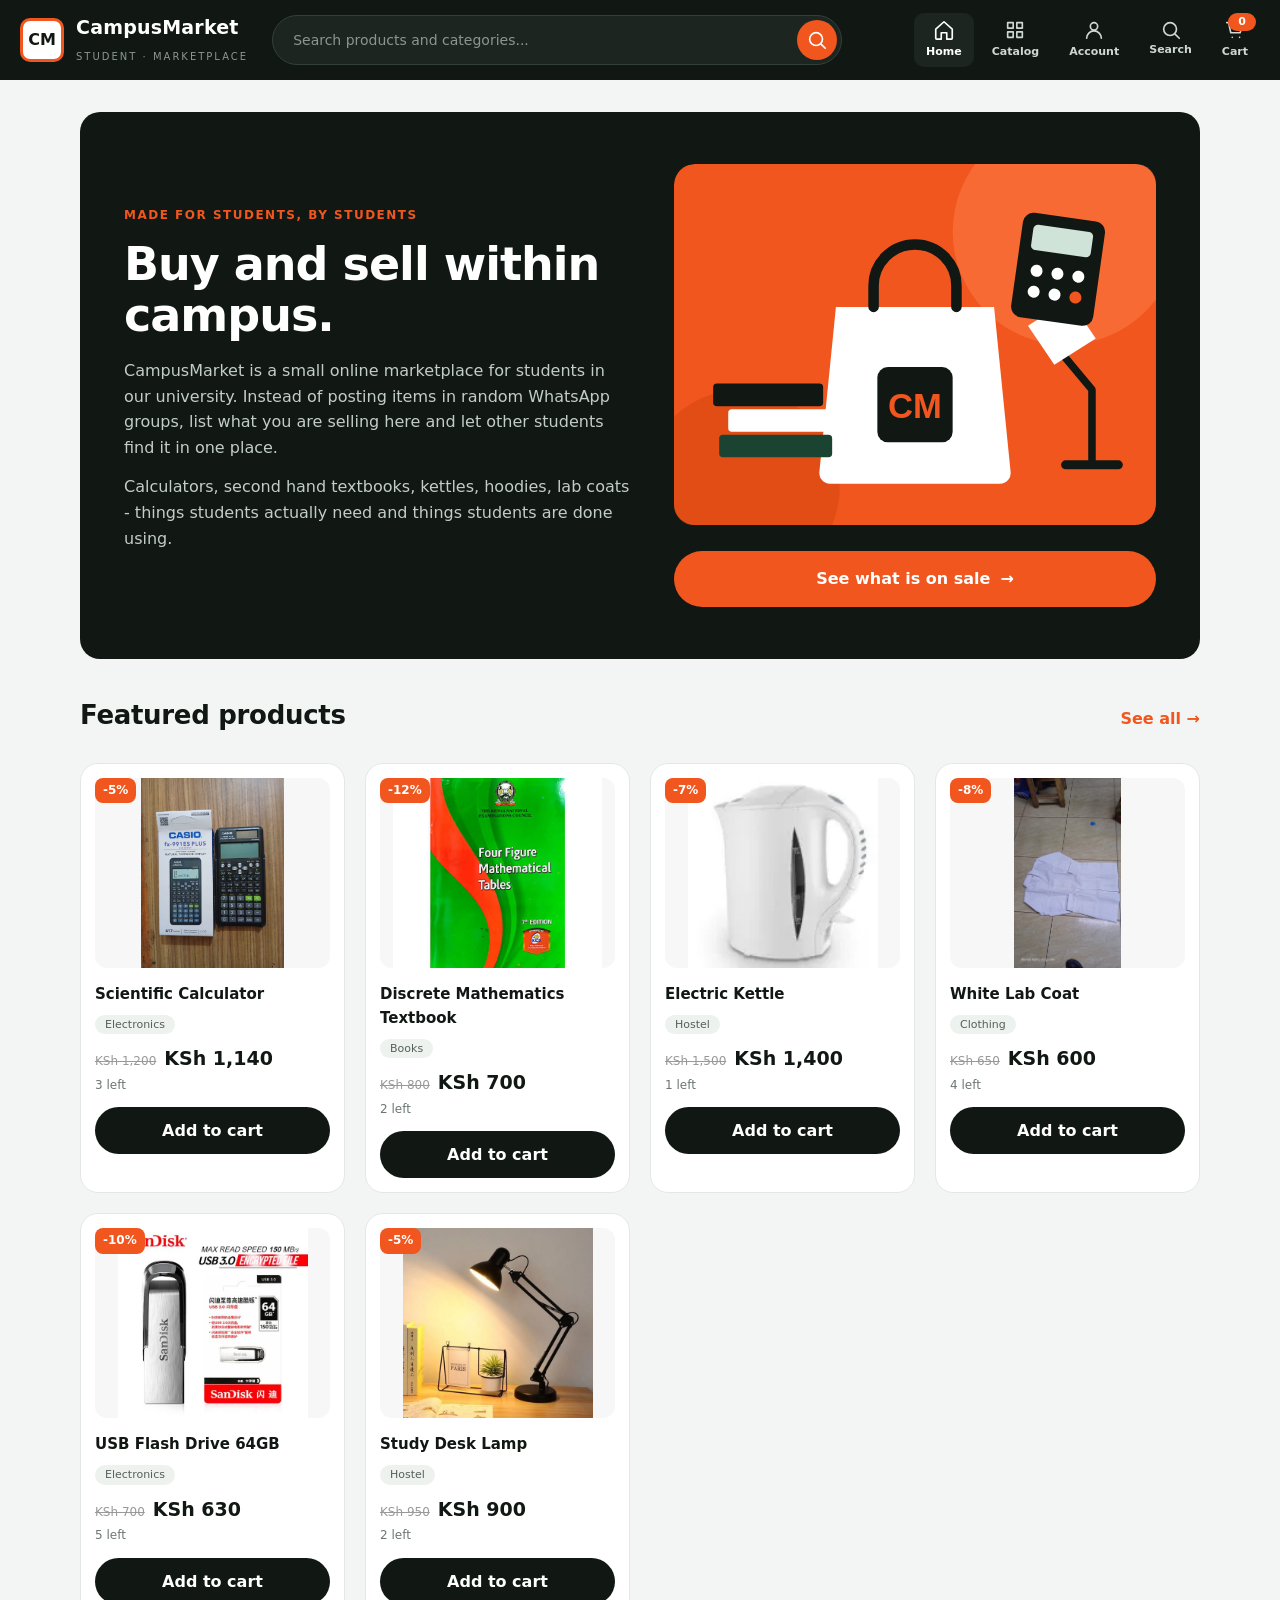
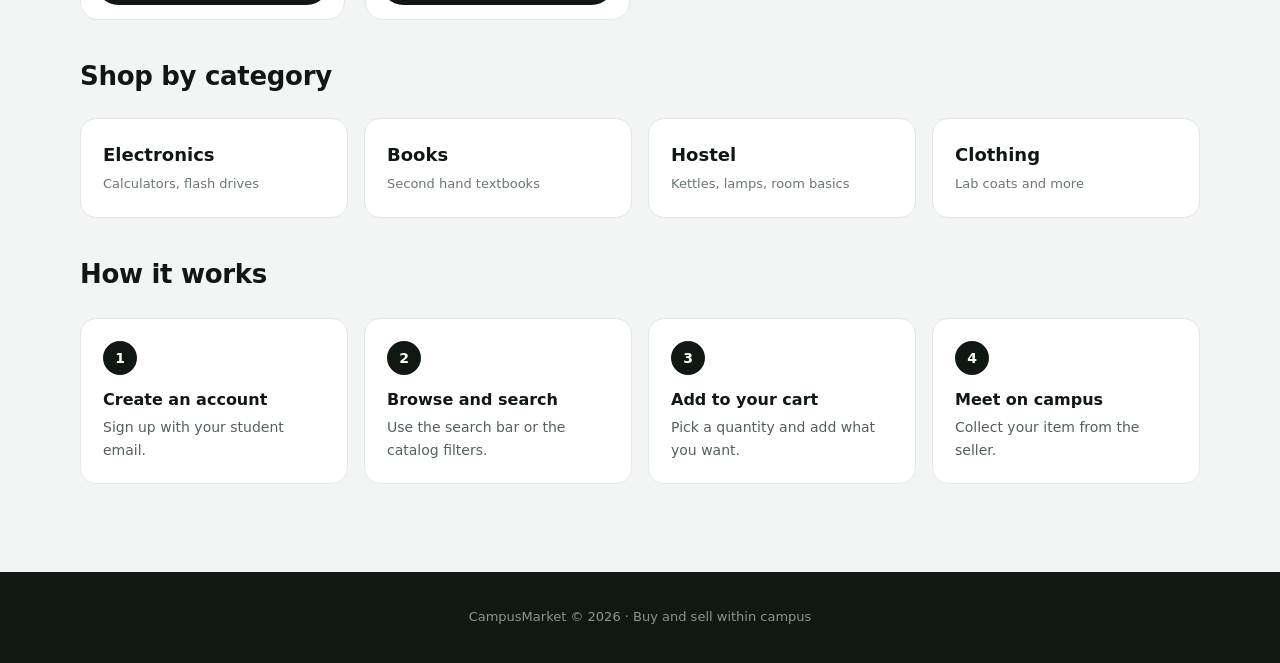
==== commit 23c21bff: "Refactor brand name structure in index.html" ====
--- a/index.html
+++ b/index.html
@@ -11,7 +11,7 @@
   <header class="site-header">
     <div class="header-inner">
       <button type="button" class="menu-btn" id="menuBtn" aria-label="Open menu" aria-expanded="false" aria-controls="mobileMenu"><svg viewBox="0 0 24 24" width="26" height="26" fill="none" stroke="currentColor" stroke-width="1.8" stroke-linecap="round" stroke-linejoin="round" aria-hidden="true"><path d="M4 6h16M4 12h16M4 18h16"/></svg></button>
-      <a href="index.html" class="brand"><span class="logo" aria-hidden="true">CM</span><span class="brand-text"><strong>CampusMarket</strong><small>STUDENT &middot; MARKETPLACE</small></span></a>
+      <a href="index.html" class="brand"><span class="logo" aria-hidden="true">CM</span><span class="brand-text"><strong><span>Campus</span><span>Market</span></strong><small>STUDENT &middot; MARKETPLACE</small></span></a>
       <form class="site-search" id="siteSearch" role="search">
         <label class="sr-only" for="search">Search products, categories and brands</label>
         <input type="search" id="search" placeholder="Search products and categories..." autocomplete="off">
--- a/features.css
+++ b/features.css
@@ -164,3 +164,58 @@
 .status.error { background: #fdecec; color: #9b1c1c; border: 1px solid #f3c2c2; }
 .retry-btn { margin-left: 12px; padding: 6px 14px; border-radius: 999px; border: 1px solid currentColor; background: #fff; color: inherit; cursor: pointer; font-weight: 600; }
 .shots-note { grid-column: 1 / -1; color: #fff; font-size: 14px; margin: 0; }
+
+
+/* Home: hero image and featured products */
+.hero-img { display: block; width: 100%; height: auto; border-radius: 20px; }
+.section-head { display: flex; justify-content: space-between; align-items: baseline; margin: 0 0 14px; }
+.section-head a { color: var(--accent); font-weight: 700; text-decoration: none; }
+.featured { margin-bottom: 36px; }
+.product > a { display: block; }
+
+/* Header: hamburger, search toggle and mobile menu (hidden on desktop) */
+.menu-btn, .search-toggle { display: none; }
+.hdr-link { background: none; border: 0; font-family: inherit; cursor: pointer; }
+.mobile-menu { display: none; }
+
+@media (max-width: 720px) {
+  .header-inner { flex-wrap: wrap; gap: 8px; padding: 10px 12px; }
+  .menu-btn { display: grid; place-items: center; width: 46px; height: 46px; flex: none; border-radius: 12px; border: 1px solid #33403a; background: #1d2521; color: #fff; cursor: pointer; }
+  .search-toggle { display: flex; }
+  .hide-mobile { display: none !important; }
+  .logo { width: 40px; height: 40px; flex: none; }
+  .brand { gap: 8px; min-width: 0; }
+  .brand-text strong { font-size: 16px; }
+  .brand-text small { font-size: 8px; letter-spacing: 1.4px; }
+  .header-actions { margin-left: auto; gap: 0; }
+  .header-actions .hdr-link { padding: 4px 6px; font-size: 11px; }
+  .badge { right: 0; }
+  .site-search { display: none; order: 3; flex-basis: 100%; max-width: none; min-width: 0; }
+  .site-search.open { display: flex; }
+  .mobile-menu { display: flex; flex-direction: column; background: #1d2521; border-top: 1px solid #33403a; padding: 6px 12px 12px; }
+  .mobile-menu[hidden] { display: none !important; }
+  .mobile-menu a { color: #e6ece8; text-decoration: none; padding: 12px 8px; border-bottom: 1px solid #2a3530; font-weight: 600; }
+  .mobile-menu a:last-child { border-bottom: 0; }
+
+  .featured .products { grid-template-columns: repeat(2, 1fr); gap: 12px; }
+  .featured .product { padding: 10px; }
+  .featured .product img { height: 130px; }
+  main { padding: 20px 12px; }
+}
+@media (max-width: 400px) {
+  .brand-text small { display: none; }
+  .header-actions .hdr-link { padding: 4px 4px; }
+}
+@media (max-width: 860px) {
+  .hero-shots { order: -1; }   /* picture first on small screens */
+}
+
+/* phone: brand name on two lines, Campus above Market */
+@media (max-width: 720px) {
+  .header-inner { flex-wrap: nowrap; }
+  .site-search.open { flex-basis: 100%; }
+  .brand-text strong span { display: block; line-height: 1.05; }
+  .brand-text strong { font-size: 17px; }
+  .brand-text small { display: none; }
+  .header-inner { flex-wrap: wrap; }
+}
